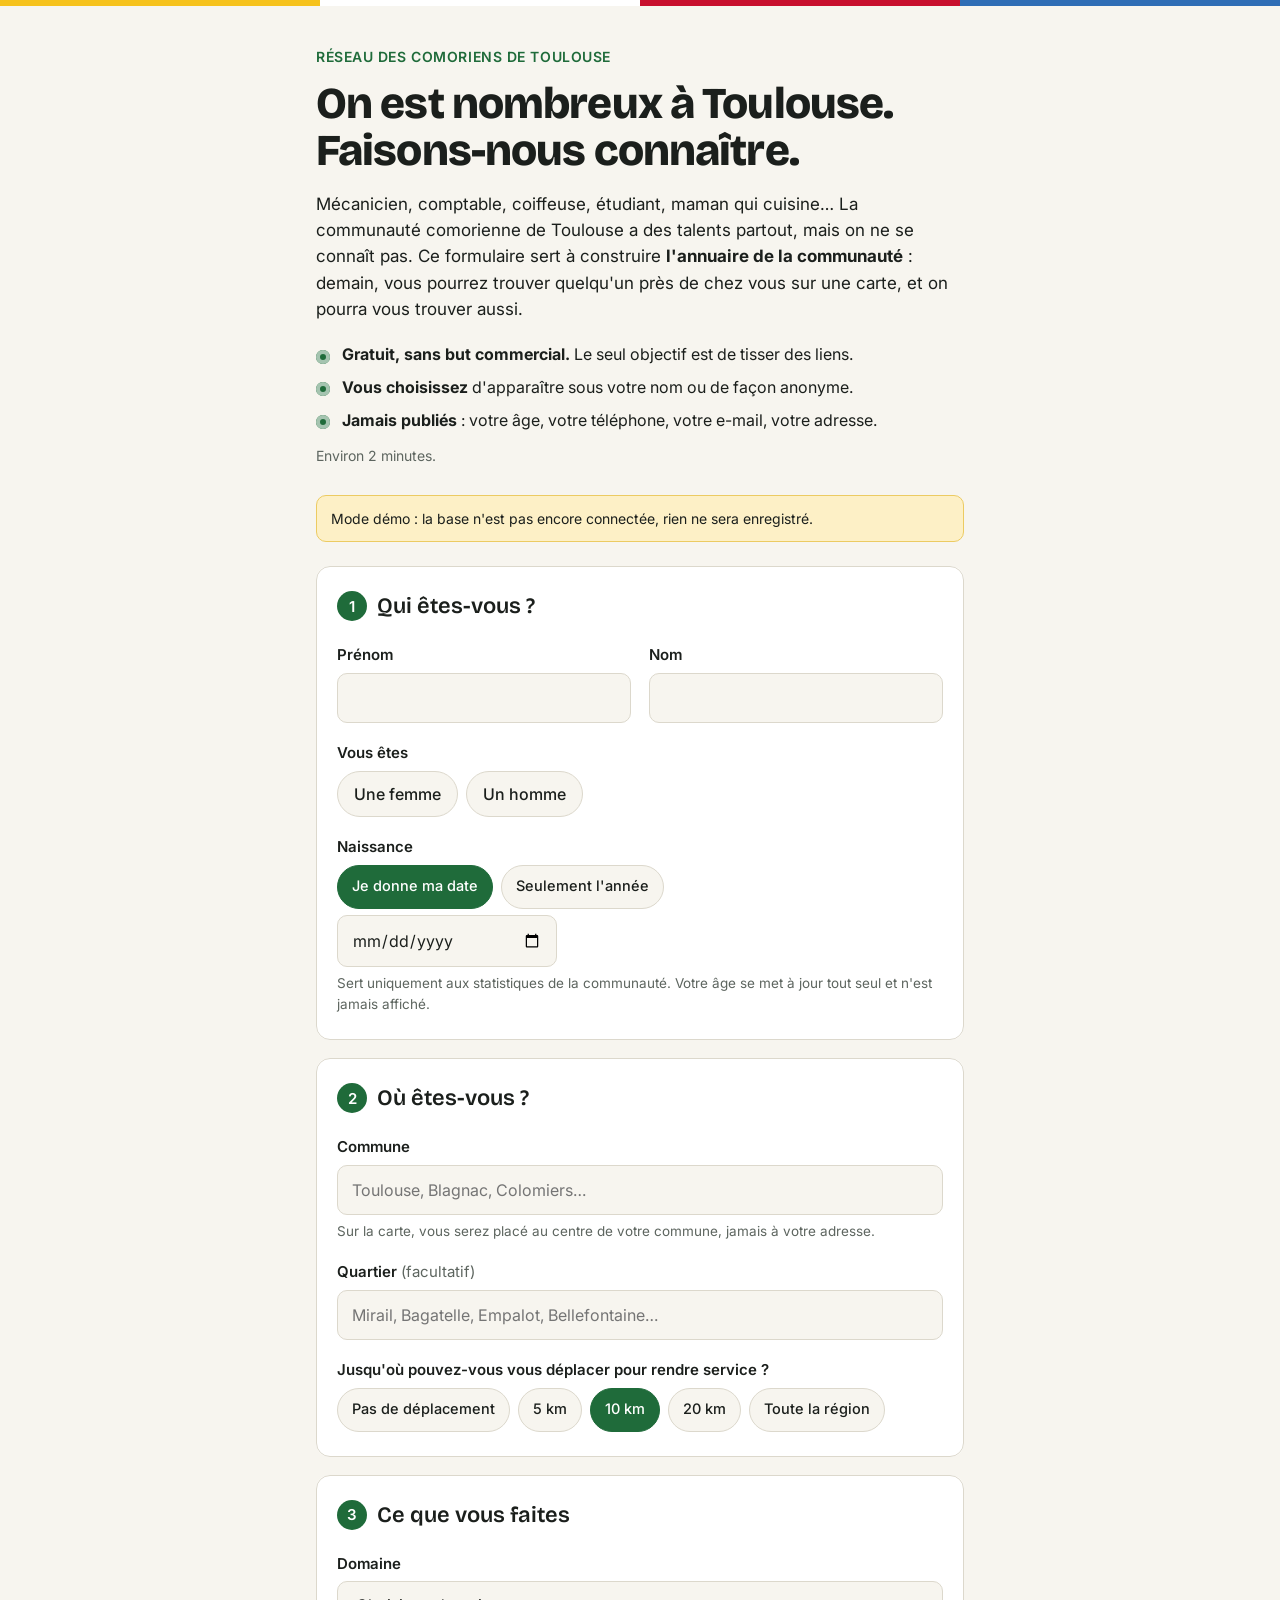
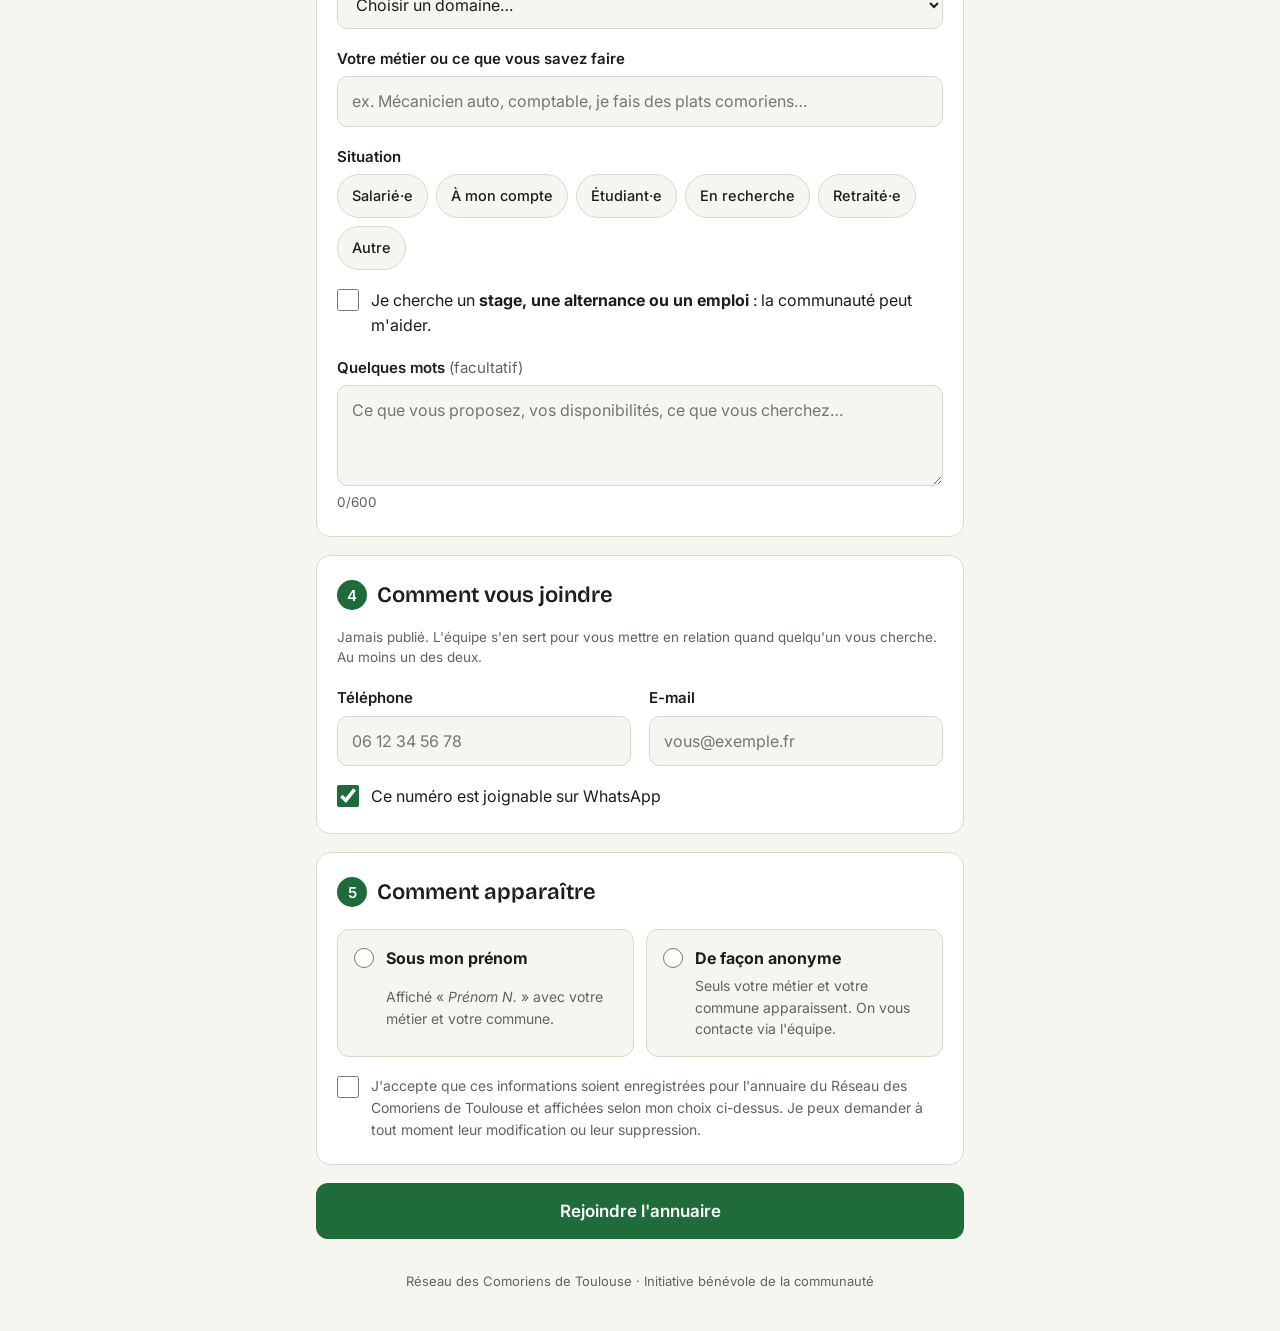
==== inscription.html @ e0c2964b "Formulaire d'inscription et schéma de la base de l'annuaire Co-Authored-By: Claude Opus 5.5 <noreply" ====
<!doctype html>
<html lang="fr">
<head>
  <meta charset="utf-8">
  <meta name="viewport" content="width=device-width, initial-scale=1">
  <title>Inscription — Réseau des Comoriens de Toulouse</title>
  <meta name="description" content="Rejoignez l'annuaire des Comoriens de Toulouse : faites connaître votre métier, trouvez quelqu'un de la communauté près de chez vous.">
  <link rel="preconnect" href="https://fonts.googleapis.com">
  <link rel="preconnect" href="https://fonts.gstatic.com" crossorigin>
  <link href="https://fonts.googleapis.com/css2?family=Bricolage+Grotesque:opsz,wght@12..96,600;12..96,800&family=Inter:wght@400;500;600&display=swap" rel="stylesheet">
  <link rel="stylesheet" href="inscription.css">
</head>
<body>
  <div class="flag" aria-hidden="true"><span></span><span></span><span></span><span></span></div>

  <header class="hero">
    <p class="eyebrow">Réseau des Comoriens de Toulouse</p>
    <h1>On est nombreux à Toulouse.<br>Faisons-nous connaître.</h1>
    <p class="lead">
      Mécanicien, comptable, coiffeuse, étudiant, maman qui cuisine… La communauté comorienne de Toulouse
      a des talents partout, mais on ne se connaît pas. Ce formulaire sert à construire
      <strong>l'annuaire de la communauté</strong> : demain, vous pourrez trouver quelqu'un près de chez vous
      sur une carte, et on pourra vous trouver aussi.
    </p>
    <ul class="promises">
      <li><b>Gratuit, sans but commercial.</b> Le seul objectif est de tisser des liens.</li>
      <li><b>Vous choisissez</b> d'apparaître sous votre nom ou de façon anonyme.</li>
      <li><b>Jamais publiés</b> : votre âge, votre téléphone, votre e-mail, votre adresse.</li>
    </ul>
    <p class="duration">Environ 2 minutes.</p>
  </header>

  <main>
    <div id="demo-banner" class="banner" hidden>
      Mode démo : la base n'est pas encore connectée, rien ne sera enregistré.
    </div>

    <form id="form" novalidate>
      <!-- 1. Identité -->
      <fieldset>
        <legend><span class="num">1</span> Qui êtes-vous ?</legend>

        <div class="row">
          <label class="field">
            <span>Prénom</span>
            <input name="prenom" required maxlength="80" autocomplete="given-name">
          </label>
          <label class="field">
            <span>Nom</span>
            <input name="nom" required maxlength="80" autocomplete="family-name">
          </label>
        </div>

        <div class="field">
          <span id="sexe-label">Vous êtes</span>
          <div class="chips" role="radiogroup" aria-labelledby="sexe-label">
            <label><input type="radio" name="sexe" value="femme" required> Une femme</label>
            <label><input type="radio" name="sexe" value="homme"> Un homme</label>
          </div>
        </div>

        <div class="field">
          <span id="naiss-label">Naissance</span>
          <div class="chips small" role="radiogroup" aria-labelledby="naiss-label">
            <label><input type="radio" name="naiss_mode" value="date" checked> Je donne ma date</label>
            <label><input type="radio" name="naiss_mode" value="annee"> Seulement l'année</label>
          </div>
          <div class="naiss">
            <input type="date" name="date_naissance" aria-label="Date de naissance" max="">
            <input type="number" name="annee_naissance" aria-label="Année de naissance" placeholder="ex. 1990" min="1920" max="" inputmode="numeric" hidden>
            <output id="age-preview"></output>
          </div>
          <small>Sert uniquement aux statistiques de la communauté. Votre âge se met à jour tout seul et n'est jamais affiché.</small>
        </div>
      </fieldset>

      <!-- 2. Où -->
      <fieldset>
        <legend><span class="num">2</span> Où êtes-vous ?</legend>

        <label class="field">
          <span>Commune</span>
          <div class="combo">
            <input name="commune" required autocomplete="off" placeholder="Toulouse, Blagnac, Colomiers…" aria-autocomplete="list" aria-controls="commune-list">
            <ul id="commune-list" role="listbox" hidden></ul>
          </div>
          <small>Sur la carte, vous serez placé au centre de votre commune, jamais à votre adresse.</small>
        </label>

        <label class="field">
          <span>Quartier <em>(facultatif)</em></span>
          <input name="quartier" maxlength="80" placeholder="Mirail, Bagatelle, Empalot, Bellefontaine…">
        </label>

        <div class="field">
          <span id="rayon-label">Jusqu'où pouvez-vous vous déplacer pour rendre service ?</span>
          <div class="chips small" role="radiogroup" aria-labelledby="rayon-label">
            <label><input type="radio" name="rayon_km" value="0"> Pas de déplacement</label>
            <label><input type="radio" name="rayon_km" value="5"> 5 km</label>
            <label><input type="radio" name="rayon_km" value="10" checked> 10 km</label>
            <label><input type="radio" name="rayon_km" value="20"> 20 km</label>
            <label><input type="radio" name="rayon_km" value="50"> Toute la région</label>
          </div>
        </div>
      </fieldset>

      <!-- 3. Activité -->
      <fieldset>
        <legend><span class="num">3</span> Ce que vous faites</legend>

        <label class="field">
          <span>Domaine</span>
          <select name="domaine" required>
            <option value="">Choisir un domaine…</option>
          </select>
        </label>

        <label class="field">
          <span>Votre métier ou ce que vous savez faire</span>
          <input name="metier" required maxlength="120" placeholder="ex. Mécanicien auto, comptable, je fais des plats comoriens…">
        </label>

        <div class="field">
          <span id="sit-label">Situation</span>
          <div class="chips small" role="radiogroup" aria-labelledby="sit-label">
            <label><input type="radio" name="situation" value="salarie"> Salarié·e</label>
            <label><input type="radio" name="situation" value="independant"> À mon compte</label>
            <label><input type="radio" name="situation" value="etudiant"> Étudiant·e</label>
            <label><input type="radio" name="situation" value="recherche"> En recherche</label>
            <label><input type="radio" name="situation" value="retraite"> Retraité·e</label>
            <label><input type="radio" name="situation" value="autre"> Autre</label>
          </div>
        </div>

        <label class="check">
          <input type="checkbox" name="cherche_stage">
          <span>Je cherche un <b>stage, une alternance ou un emploi</b> : la communauté peut m'aider.</span>
        </label>

        <label class="field">
          <span>Quelques mots <em>(facultatif)</em></span>
          <textarea name="description" rows="3" maxlength="600" placeholder="Ce que vous proposez, vos disponibilités, ce que vous cherchez…"></textarea>
          <small class="counter"><span id="desc-count">0</span>/600</small>
        </label>
      </fieldset>

      <!-- 4. Contact -->
      <fieldset>
        <legend><span class="num">4</span> Comment vous joindre</legend>
        <p class="hint">Jamais publié. L'équipe s'en sert pour vous mettre en relation quand quelqu'un vous cherche. Au moins un des deux.</p>

        <div class="row">
          <label class="field">
            <span>Téléphone</span>
            <input name="telephone" type="tel" autocomplete="tel" placeholder="06 12 34 56 78">
          </label>
          <label class="field">
            <span>E-mail</span>
            <input name="email" type="email" autocomplete="email" placeholder="vous@exemple.fr">
          </label>
        </div>
        <label class="check">
          <input type="checkbox" name="whatsapp" checked>
          <span>Ce numéro est joignable sur WhatsApp</span>
        </label>
      </fieldset>

      <!-- 5. Visibilité -->
      <fieldset>
        <legend><span class="num">5</span> Comment apparaître</legend>

        <div class="cards" role="radiogroup" aria-label="Visibilité">
          <label class="card">
            <input type="radio" name="visibilite" value="public" required>
            <b>Sous mon prénom</b>
            <span>Affiché « <i id="preview-nom">Prénom N.</i> » avec votre métier et votre commune.</span>
          </label>
          <label class="card">
            <input type="radio" name="visibilite" value="anonyme">
            <b>De façon anonyme</b>
            <span>Seuls votre métier et votre commune apparaissent. On vous contacte via l'équipe.</span>
          </label>
        </div>

        <label class="check consent">
          <input type="checkbox" name="consentement" required>
          <span>
            J'accepte que ces informations soient enregistrées pour l'annuaire du Réseau des Comoriens de Toulouse
            et affichées selon mon choix ci-dessus. Je peux demander à tout moment leur modification ou leur suppression.
          </span>
        </label>
      </fieldset>

      <p id="form-error" class="error" role="alert" hidden></p>
      <button type="submit" class="submit">Rejoindre l'annuaire</button>
    </form>

    <section id="merci" class="merci" hidden tabindex="-1">
      <h2>Merci, <span id="merci-prenom"></span> !</h2>
      <p>Votre fiche est enregistrée. L'équipe la vérifie avant de la mettre en ligne.</p>
      <div class="token">
        <p><b>Gardez ce code</b> : il vous permettra de modifier ou supprimer votre fiche plus tard.</p>
        <code id="jeton"></code>
        <button type="button" id="copy-jeton" class="ghost">Copier</button>
      </div>
      <p>Faites tourner le lien autour de vous : plus on est nombreux, plus l'annuaire est utile.</p>
      <button type="button" id="share" class="submit">Partager le formulaire</button>
      <pre id="demo-recap" hidden></pre>
    </section>
  </main>

  <footer>
    Réseau des Comoriens de Toulouse · Initiative bénévole de la communauté
  </footer>

  <script src="config.js"></script>
  <script src="inscription.js"></script>
</body>
</html>
---- inscription.css ----
/* Couleurs du drapeau des Comores : jaune, blanc, rouge, bleu, vert */
:root {
  --vert: #1f6b3a;
  --vert-fonce: #154d29;
  --jaune: #f6c21c;
  --rouge: #c8102e;
  --bleu: #2f6db5;
  --fond: #f7f5ef;
  --carte: #ffffff;
  --texte: #1b1f1c;
  --doux: #5d655f;
  --ligne: #dcd8cc;
  --focus: #2f6db5;
  --radius: 14px;
}
@media (prefers-color-scheme: dark) {
  :root {
    --vert: #4caf72;
    --vert-fonce: #3a9a5f;
    --fond: #121513;
    --carte: #1b1f1c;
    --texte: #eef1ee;
    --doux: #a3aca5;
    --ligne: #2f3631;
    --focus: #7fb0ea;
  }
}

* { box-sizing: border-box; }
html { -webkit-text-size-adjust: 100%; }
body {
  margin: 0;
  background: var(--fond);
  color: var(--texte);
  font: 16px/1.55 Inter, system-ui, sans-serif;
}

.flag { display: grid; grid-template-columns: repeat(4, 1fr); height: 6px; }
.flag span:nth-child(1) { background: var(--jaune); }
.flag span:nth-child(2) { background: #fff; }
.flag span:nth-child(3) { background: var(--rouge); }
.flag span:nth-child(4) { background: var(--bleu); }

.hero, main, footer { max-width: 680px; margin: 0 auto; padding: 0 16px; }

.hero { padding-top: 40px; padding-bottom: 8px; }
.eyebrow {
  margin: 0 0 12px;
  color: var(--vert);
  font-weight: 600;
  font-size: 14px;
  letter-spacing: .04em;
  text-transform: uppercase;
}
h1, h2, legend { font-family: 'Bricolage Grotesque', Inter, sans-serif; }
h1 { margin: 0 0 16px; font-size: clamp(30px, 7vw, 44px); line-height: 1.08; font-weight: 800; letter-spacing: -.02em; }
.lead { margin: 0 0 20px; font-size: 17px; }
.promises { margin: 0 0 12px; padding: 0; list-style: none; display: grid; gap: 8px; }
.promises li { position: relative; padding-left: 26px; }
.promises li::before {
  content: '';
  position: absolute; left: 0; top: .45em;
  width: 14px; height: 14px; border-radius: 50%;
  background: var(--vert);
  box-shadow: inset 0 0 0 4px color-mix(in srgb, var(--vert) 40%, var(--carte));
}
.duration { color: var(--doux); font-size: 14px; margin: 0; }

.banner {
  margin: 20px 0 0;
  padding: 12px 14px;
  border-radius: 10px;
  background: color-mix(in srgb, var(--jaune) 25%, var(--carte));
  border: 1px solid color-mix(in srgb, var(--jaune) 60%, var(--ligne));
  font-size: 14px;
}

form { margin: 24px 0 0; display: grid; gap: 18px; }
fieldset {
  margin: 0;
  padding: 22px 20px 24px;
  border: 1px solid var(--ligne);
  border-radius: var(--radius);
  background: var(--carte);
  display: grid;
  gap: 18px;
  min-width: 0;
}
legend {
  float: left; width: 100%;
  padding: 0; margin: 0 0 2px;
  font-size: 22px; font-weight: 600;
  display: flex; align-items: center; gap: 10px;
}
legend + * { clear: both; }
.num {
  display: inline-grid; place-items: center;
  width: 30px; height: 30px; border-radius: 50%;
  background: var(--vert); color: #fff;
  font: 600 15px Inter, sans-serif;
}

.row { display: grid; gap: 18px; grid-template-columns: 1fr 1fr; }
@media (max-width: 520px) { .row { grid-template-columns: 1fr; } }

.field { display: grid; gap: 6px; min-width: 0; }
.field > span { font-weight: 600; font-size: 15px; }
.field em { font-weight: 400; font-style: normal; color: var(--doux); }
small, .hint { color: var(--doux); font-size: 13.5px; }
.hint { margin: -6px 0 0; }

input:not([type=radio]):not([type=checkbox]), select, textarea {
  width: 100%;
  font: inherit;
  color: inherit;
  padding: 12px 14px;
  border: 1.5px solid var(--ligne);
  border-radius: 10px;
  background: var(--fond);
  min-height: 48px;
}
textarea { resize: vertical; }
input:focus-visible, select:focus-visible, textarea:focus-visible, button:focus-visible,
.chips label:has(input:focus-visible), .card:has(input:focus-visible) {
  outline: 3px solid var(--focus);
  outline-offset: 2px;
}

.chips { display: flex; flex-wrap: wrap; gap: 8px; }
.chips label {
  display: inline-flex; align-items: center; gap: 8px;
  padding: 10px 16px; min-height: 44px;
  border: 1.5px solid var(--ligne); border-radius: 999px;
  background: var(--fond);
  cursor: pointer; user-select: none;
  font-weight: 500;
}
.chips.small label { padding: 8px 14px; font-size: 14.5px; }
.chips input { position: absolute; opacity: 0; pointer-events: none; }
.chips label:has(input:checked) { background: var(--vert); border-color: var(--vert); color: #fff; }

.naiss { display: flex; gap: 12px; align-items: center; }
.naiss input { max-width: 220px; }
#age-preview { font-weight: 600; color: var(--vert); white-space: nowrap; }

.combo { position: relative; }
.combo ul {
  position: absolute; z-index: 5; left: 0; right: 0; top: calc(100% + 4px);
  margin: 0; padding: 6px; list-style: none;
  background: var(--carte); border: 1px solid var(--ligne); border-radius: 10px;
  box-shadow: 0 10px 30px rgba(0,0,0,.12);
}
.combo li { padding: 10px 12px; border-radius: 8px; cursor: pointer; }
.combo li:hover { background: var(--fond); }
.combo li small { margin-left: 6px; }

.check { display: flex; gap: 12px; align-items: flex-start; cursor: pointer; }
.check input { width: 22px; height: 22px; margin: 1px 0 0; flex: none; accent-color: var(--vert); }
.consent { font-size: 14px; color: var(--doux); }

.cards { display: grid; gap: 12px; grid-template-columns: 1fr 1fr; }
@media (max-width: 520px) { .cards { grid-template-columns: 1fr; } }
.card {
  position: relative;
  display: grid; gap: 4px;
  padding: 16px 16px 16px 48px;
  border: 1.5px solid var(--ligne); border-radius: 12px;
  background: var(--fond);
  cursor: pointer;
}
.card input { position: absolute; left: 16px; top: 18px; width: 20px; height: 20px; margin: 0; accent-color: var(--vert); }
.card span { color: var(--doux); font-size: 14px; }
.card:has(input:checked) { border-color: var(--vert); background: color-mix(in srgb, var(--vert) 8%, var(--carte)); }

.invalid input:not([type=radio]):not([type=checkbox]), .invalid select { border-color: var(--rouge); }
.chips.invalid label, .invalid .chips label, .cards.invalid .card { border-color: var(--rouge); }
.check.invalid span { color: var(--rouge); }

.error {
  margin: 0; padding: 12px 14px; border-radius: 10px;
  background: color-mix(in srgb, var(--rouge) 12%, var(--carte));
  color: var(--rouge); font-weight: 500;
}

button { font: inherit; cursor: pointer; }
.submit {
  width: 100%; min-height: 56px;
  border: 0; border-radius: 12px;
  background: var(--vert); color: #fff;
  font-weight: 600; font-size: 17px;
}
.submit:hover { background: var(--vert-fonce); }
.submit:disabled { opacity: .6; cursor: wait; }
.ghost {
  min-height: 40px; padding: 0 14px;
  border: 1.5px solid var(--ligne); border-radius: 8px;
  background: transparent; color: inherit;
}

.merci {
  margin: 40px 0 0; padding: 28px 22px;
  background: var(--carte); border: 1px solid var(--ligne); border-radius: var(--radius);
  display: grid; gap: 14px;
}
.merci:focus { outline: none; }
.merci h2 { margin: 0; font-size: 30px; }
.merci p { margin: 0; }
.token {
  display: grid; grid-template-columns: 1fr auto; gap: 10px; align-items: center;
  padding: 14px; border-radius: 10px;
  background: color-mix(in srgb, var(--jaune) 18%, var(--carte));
}
.token p { grid-column: 1 / -1; font-size: 14px; }
.token code { font-size: 14px; word-break: break-all; }
#demo-recap {
  margin: 0; padding: 12px; overflow-x: auto;
  background: var(--fond); border-radius: 8px; font-size: 12px;
}

footer { padding-top: 32px; padding-bottom: 40px; color: var(--doux); font-size: 13px; text-align: center; }

[hidden] { display: none !important; }
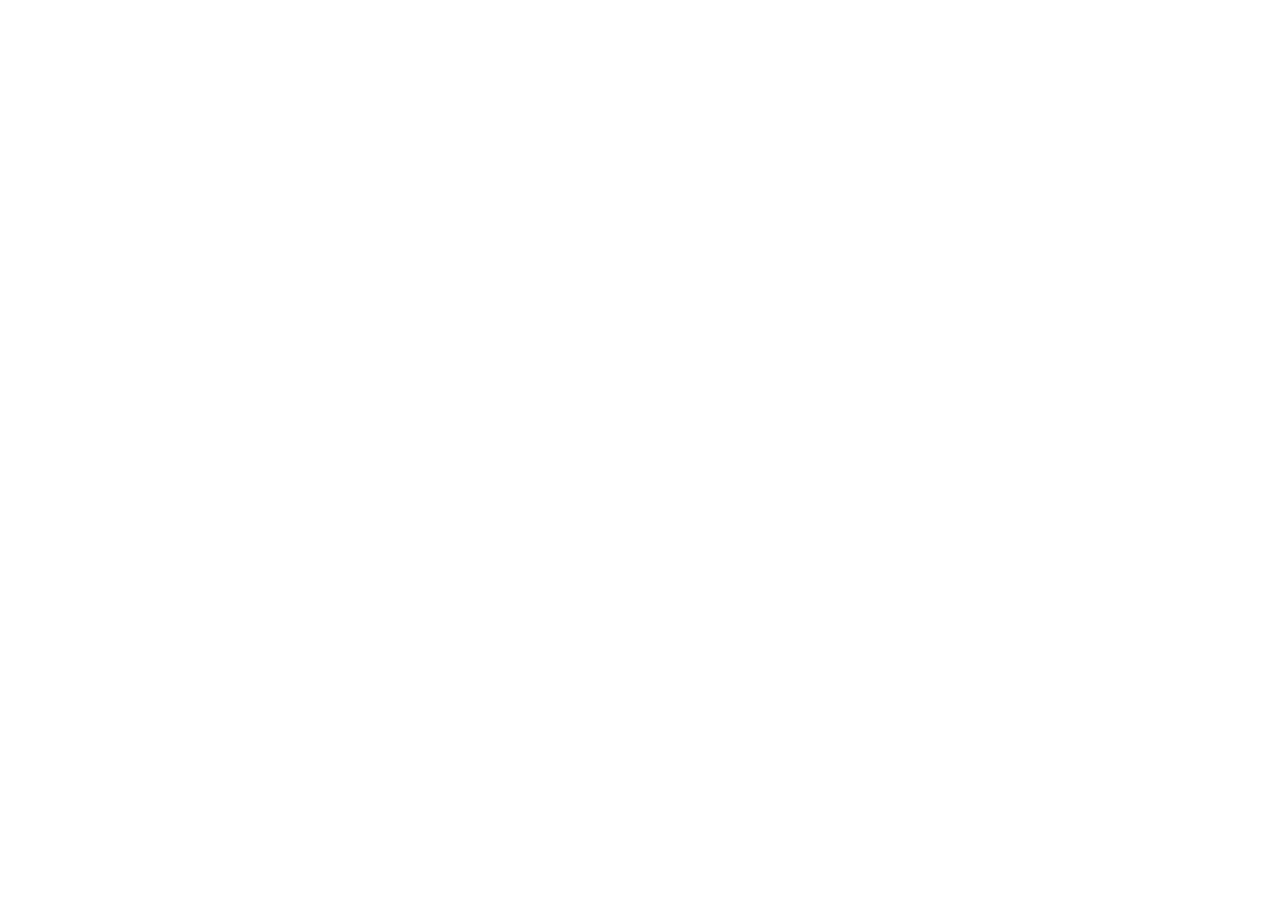
==== commit fa2424c2: "Redirection vers le formulaire fusionné dans le site du réseau Co-Authored-By: Claude Opus 5.5 <nore" ====
--- a/inscription.html
+++ b/inscription.html
@@ -2,218 +2,10 @@
 <html lang="fr">
 <head>
   <meta charset="utf-8">
-  <meta name="viewport" content="width=device-width, initial-scale=1">
-  <title>Inscription — Réseau des Comoriens de Toulouse</title>
-  <meta name="description" content="Rejoignez l'annuaire des Comoriens de Toulouse : faites connaître votre métier, trouvez quelqu'un de la communauté près de chez vous.">
-  <link rel="preconnect" href="https://fonts.googleapis.com">
-  <link rel="preconnect" href="https://fonts.gstatic.com" crossorigin>
-  <link href="https://fonts.googleapis.com/css2?family=Bricolage+Grotesque:opsz,wght@12..96,600;12..96,800&family=Inter:wght@400;500;600&display=swap" rel="stylesheet">
-  <link rel="stylesheet" href="inscription.css">
+  <meta name="robots" content="noindex">
+  <meta http-equiv="refresh" content="0; url=https://kevinhadad36.github.io/entraide-comores-toulouse/adherer/">
+  <link rel="canonical" href="https://kevinhadad36.github.io/entraide-comores-toulouse/adherer/">
+  <title>Réseau des Comoriens de Toulouse</title>
 </head>
-<body>
-  <div class="flag" aria-hidden="true"><span></span><span></span><span></span><span></span></div>
-
-  <header class="hero">
-    <p class="eyebrow">Réseau des Comoriens de Toulouse</p>
-    <h1>On est nombreux à Toulouse.<br>Faisons-nous connaître.</h1>
-    <p class="lead">
-      Mécanicien, comptable, coiffeuse, étudiant, maman qui cuisine… La communauté comorienne de Toulouse
-      a des talents partout, mais on ne se connaît pas. Ce formulaire sert à construire
-      <strong>l'annuaire de la communauté</strong> : demain, vous pourrez trouver quelqu'un près de chez vous
-      sur une carte, et on pourra vous trouver aussi.
-    </p>
-    <ul class="promises">
-      <li><b>Gratuit, sans but commercial.</b> Le seul objectif est de tisser des liens.</li>
-      <li><b>Vous choisissez</b> d'apparaître sous votre nom ou de façon anonyme.</li>
-      <li><b>Jamais publiés</b> : votre âge, votre téléphone, votre e-mail, votre adresse.</li>
-    </ul>
-    <p class="duration">Environ 2 minutes.</p>
-  </header>
-
-  <main>
-    <div id="demo-banner" class="banner" hidden>
-      Mode démo : la base n'est pas encore connectée, rien ne sera enregistré.
-    </div>
-
-    <form id="form" novalidate>
-      <!-- 1. Identité -->
-      <fieldset>
-        <legend><span class="num">1</span> Qui êtes-vous ?</legend>
-
-        <div class="row">
-          <label class="field">
-            <span>Prénom</span>
-            <input name="prenom" required maxlength="80" autocomplete="given-name">
-          </label>
-          <label class="field">
-            <span>Nom</span>
-            <input name="nom" required maxlength="80" autocomplete="family-name">
-          </label>
-        </div>
-
-        <div class="field">
-          <span id="sexe-label">Vous êtes</span>
-          <div class="chips" role="radiogroup" aria-labelledby="sexe-label">
-            <label><input type="radio" name="sexe" value="femme" required> Une femme</label>
-            <label><input type="radio" name="sexe" value="homme"> Un homme</label>
-          </div>
-        </div>
-
-        <div class="field">
-          <span id="naiss-label">Naissance</span>
-          <div class="chips small" role="radiogroup" aria-labelledby="naiss-label">
-            <label><input type="radio" name="naiss_mode" value="date" checked> Je donne ma date</label>
-            <label><input type="radio" name="naiss_mode" value="annee"> Seulement l'année</label>
-          </div>
-          <div class="naiss">
-            <input type="date" name="date_naissance" aria-label="Date de naissance" max="">
-            <input type="number" name="annee_naissance" aria-label="Année de naissance" placeholder="ex. 1990" min="1920" max="" inputmode="numeric" hidden>
-            <output id="age-preview"></output>
-          </div>
-          <small>Sert uniquement aux statistiques de la communauté. Votre âge se met à jour tout seul et n'est jamais affiché.</small>
-        </div>
-      </fieldset>
-
-      <!-- 2. Où -->
-      <fieldset>
-        <legend><span class="num">2</span> Où êtes-vous ?</legend>
-
-        <label class="field">
-          <span>Commune</span>
-          <div class="combo">
-            <input name="commune" required autocomplete="off" placeholder="Toulouse, Blagnac, Colomiers…" aria-autocomplete="list" aria-controls="commune-list">
-            <ul id="commune-list" role="listbox" hidden></ul>
-          </div>
-          <small>Sur la carte, vous serez placé au centre de votre commune, jamais à votre adresse.</small>
-        </label>
-
-        <label class="field">
-          <span>Quartier <em>(facultatif)</em></span>
-          <input name="quartier" maxlength="80" placeholder="Mirail, Bagatelle, Empalot, Bellefontaine…">
-        </label>
-
-        <div class="field">
-          <span id="rayon-label">Jusqu'où pouvez-vous vous déplacer pour rendre service ?</span>
-          <div class="chips small" role="radiogroup" aria-labelledby="rayon-label">
-            <label><input type="radio" name="rayon_km" value="0"> Pas de déplacement</label>
-            <label><input type="radio" name="rayon_km" value="5"> 5 km</label>
-            <label><input type="radio" name="rayon_km" value="10" checked> 10 km</label>
-            <label><input type="radio" name="rayon_km" value="20"> 20 km</label>
-            <label><input type="radio" name="rayon_km" value="50"> Toute la région</label>
-          </div>
-        </div>
-      </fieldset>
-
-      <!-- 3. Activité -->
-      <fieldset>
-        <legend><span class="num">3</span> Ce que vous faites</legend>
-
-        <label class="field">
-          <span>Domaine</span>
-          <select name="domaine" required>
-            <option value="">Choisir un domaine…</option>
-          </select>
-        </label>
-
-        <label class="field">
-          <span>Votre métier ou ce que vous savez faire</span>
-          <input name="metier" required maxlength="120" placeholder="ex. Mécanicien auto, comptable, je fais des plats comoriens…">
-        </label>
-
-        <div class="field">
-          <span id="sit-label">Situation</span>
-          <div class="chips small" role="radiogroup" aria-labelledby="sit-label">
-            <label><input type="radio" name="situation" value="salarie"> Salarié·e</label>
-            <label><input type="radio" name="situation" value="independant"> À mon compte</label>
-            <label><input type="radio" name="situation" value="etudiant"> Étudiant·e</label>
-            <label><input type="radio" name="situation" value="recherche"> En recherche</label>
-            <label><input type="radio" name="situation" value="retraite"> Retraité·e</label>
-            <label><input type="radio" name="situation" value="autre"> Autre</label>
-          </div>
-        </div>
-
-        <label class="check">
-          <input type="checkbox" name="cherche_stage">
-          <span>Je cherche un <b>stage, une alternance ou un emploi</b> : la communauté peut m'aider.</span>
-        </label>
-
-        <label class="field">
-          <span>Quelques mots <em>(facultatif)</em></span>
-          <textarea name="description" rows="3" maxlength="600" placeholder="Ce que vous proposez, vos disponibilités, ce que vous cherchez…"></textarea>
-          <small class="counter"><span id="desc-count">0</span>/600</small>
-        </label>
-      </fieldset>
-
-      <!-- 4. Contact -->
-      <fieldset>
-        <legend><span class="num">4</span> Comment vous joindre</legend>
-        <p class="hint">Jamais publié. L'équipe s'en sert pour vous mettre en relation quand quelqu'un vous cherche. Au moins un des deux.</p>
-
-        <div class="row">
-          <label class="field">
-            <span>Téléphone</span>
-            <input name="telephone" type="tel" autocomplete="tel" placeholder="06 12 34 56 78">
-          </label>
-          <label class="field">
-            <span>E-mail</span>
-            <input name="email" type="email" autocomplete="email" placeholder="vous@exemple.fr">
-          </label>
-        </div>
-        <label class="check">
-          <input type="checkbox" name="whatsapp" checked>
-          <span>Ce numéro est joignable sur WhatsApp</span>
-        </label>
-      </fieldset>
-
-      <!-- 5. Visibilité -->
-      <fieldset>
-        <legend><span class="num">5</span> Comment apparaître</legend>
-
-        <div class="cards" role="radiogroup" aria-label="Visibilité">
-          <label class="card">
-            <input type="radio" name="visibilite" value="public" required>
-            <b>Sous mon prénom</b>
-            <span>Affiché « <i id="preview-nom">Prénom N.</i> » avec votre métier et votre commune.</span>
-          </label>
-          <label class="card">
-            <input type="radio" name="visibilite" value="anonyme">
-            <b>De façon anonyme</b>
-            <span>Seuls votre métier et votre commune apparaissent. On vous contacte via l'équipe.</span>
-          </label>
-        </div>
-
-        <label class="check consent">
-          <input type="checkbox" name="consentement" required>
-          <span>
-            J'accepte que ces informations soient enregistrées pour l'annuaire du Réseau des Comoriens de Toulouse
-            et affichées selon mon choix ci-dessus. Je peux demander à tout moment leur modification ou leur suppression.
-          </span>
-        </label>
-      </fieldset>
-
-      <p id="form-error" class="error" role="alert" hidden></p>
-      <button type="submit" class="submit">Rejoindre l'annuaire</button>
-    </form>
-
-    <section id="merci" class="merci" hidden tabindex="-1">
-      <h2>Merci, <span id="merci-prenom"></span> !</h2>
-      <p>Votre fiche est enregistrée. L'équipe la vérifie avant de la mettre en ligne.</p>
-      <div class="token">
-        <p><b>Gardez ce code</b> : il vous permettra de modifier ou supprimer votre fiche plus tard.</p>
-        <code id="jeton"></code>
-        <button type="button" id="copy-jeton" class="ghost">Copier</button>
-      </div>
-      <p>Faites tourner le lien autour de vous : plus on est nombreux, plus l'annuaire est utile.</p>
-      <button type="button" id="share" class="submit">Partager le formulaire</button>
-      <pre id="demo-recap" hidden></pre>
-    </section>
-  </main>
-
-  <footer>
-    Réseau des Comoriens de Toulouse · Initiative bénévole de la communauté
-  </footer>
-
-  <script src="config.js"></script>
-  <script src="inscription.js"></script>
-</body>
+<body><a href="https://kevinhadad36.github.io/entraide-comores-toulouse/adherer/">Le formulaire a déménagé : cliquez ici</a></body>
 </html>
